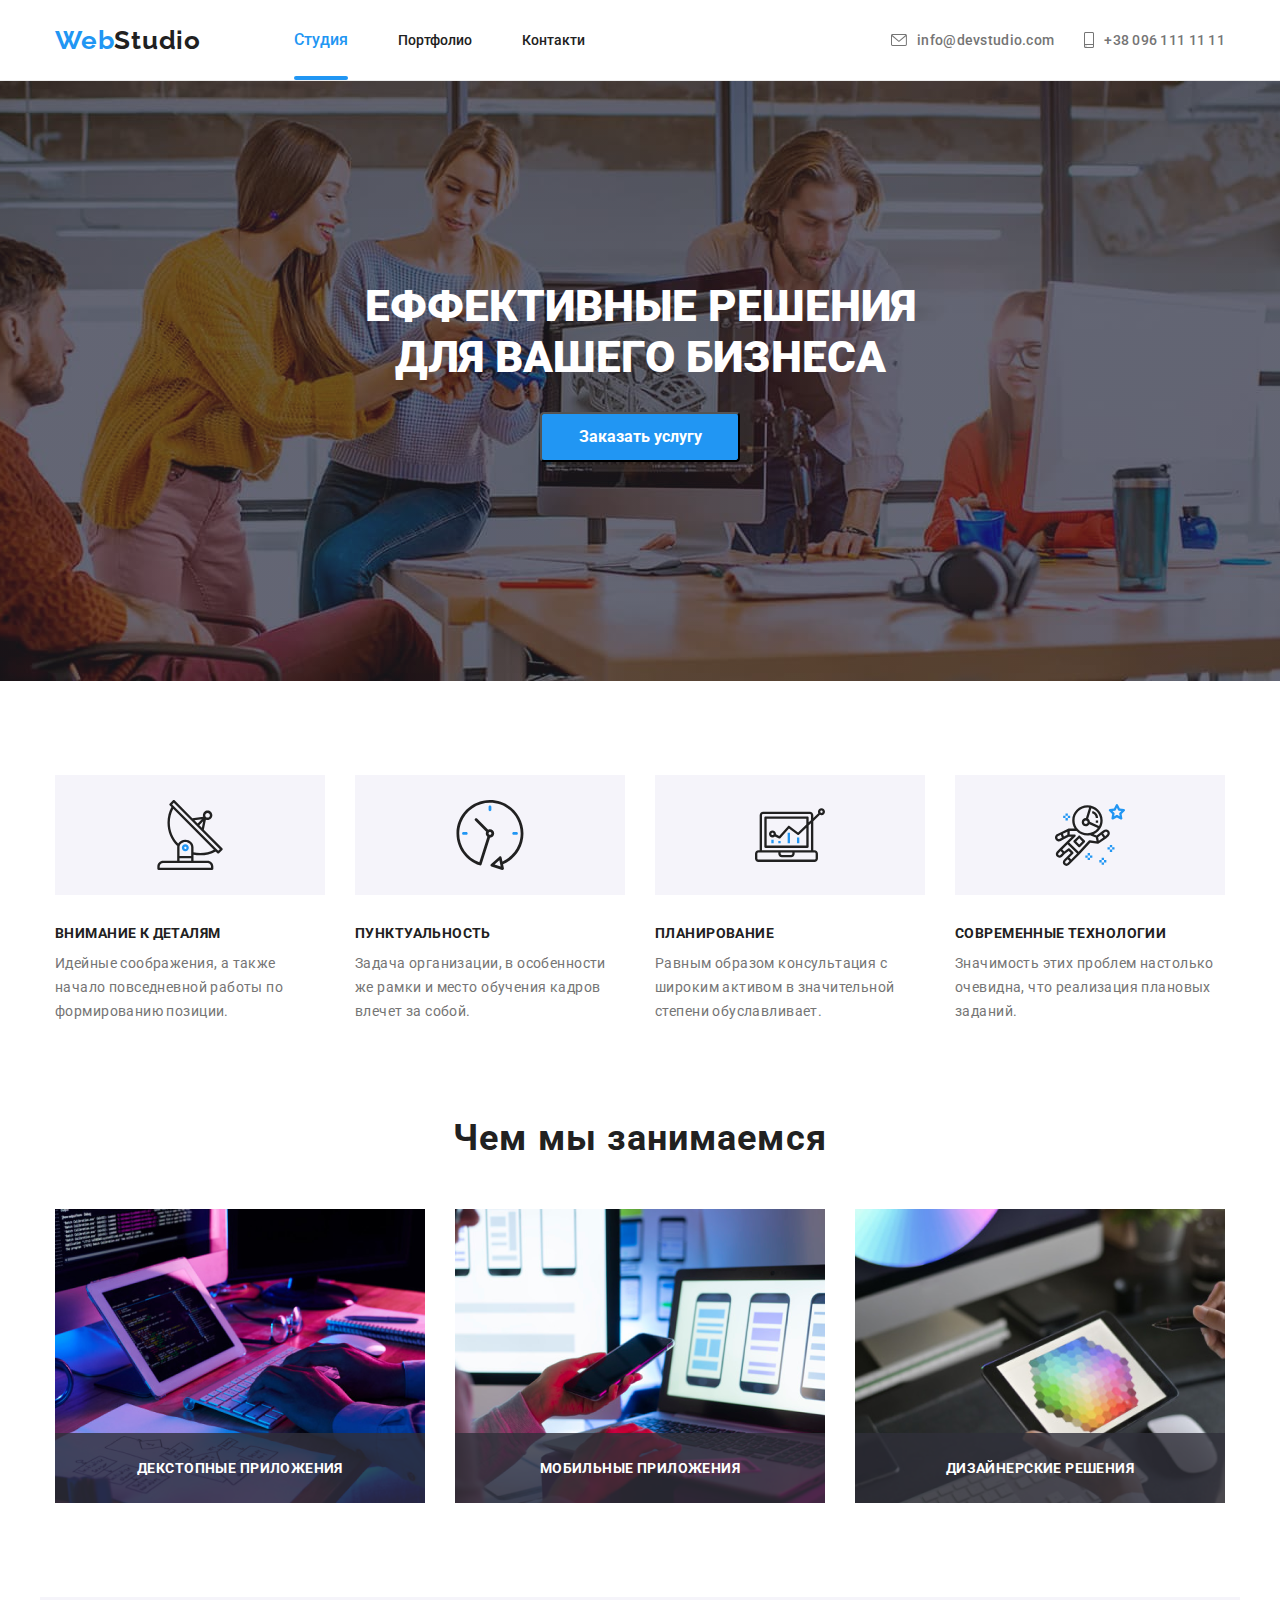
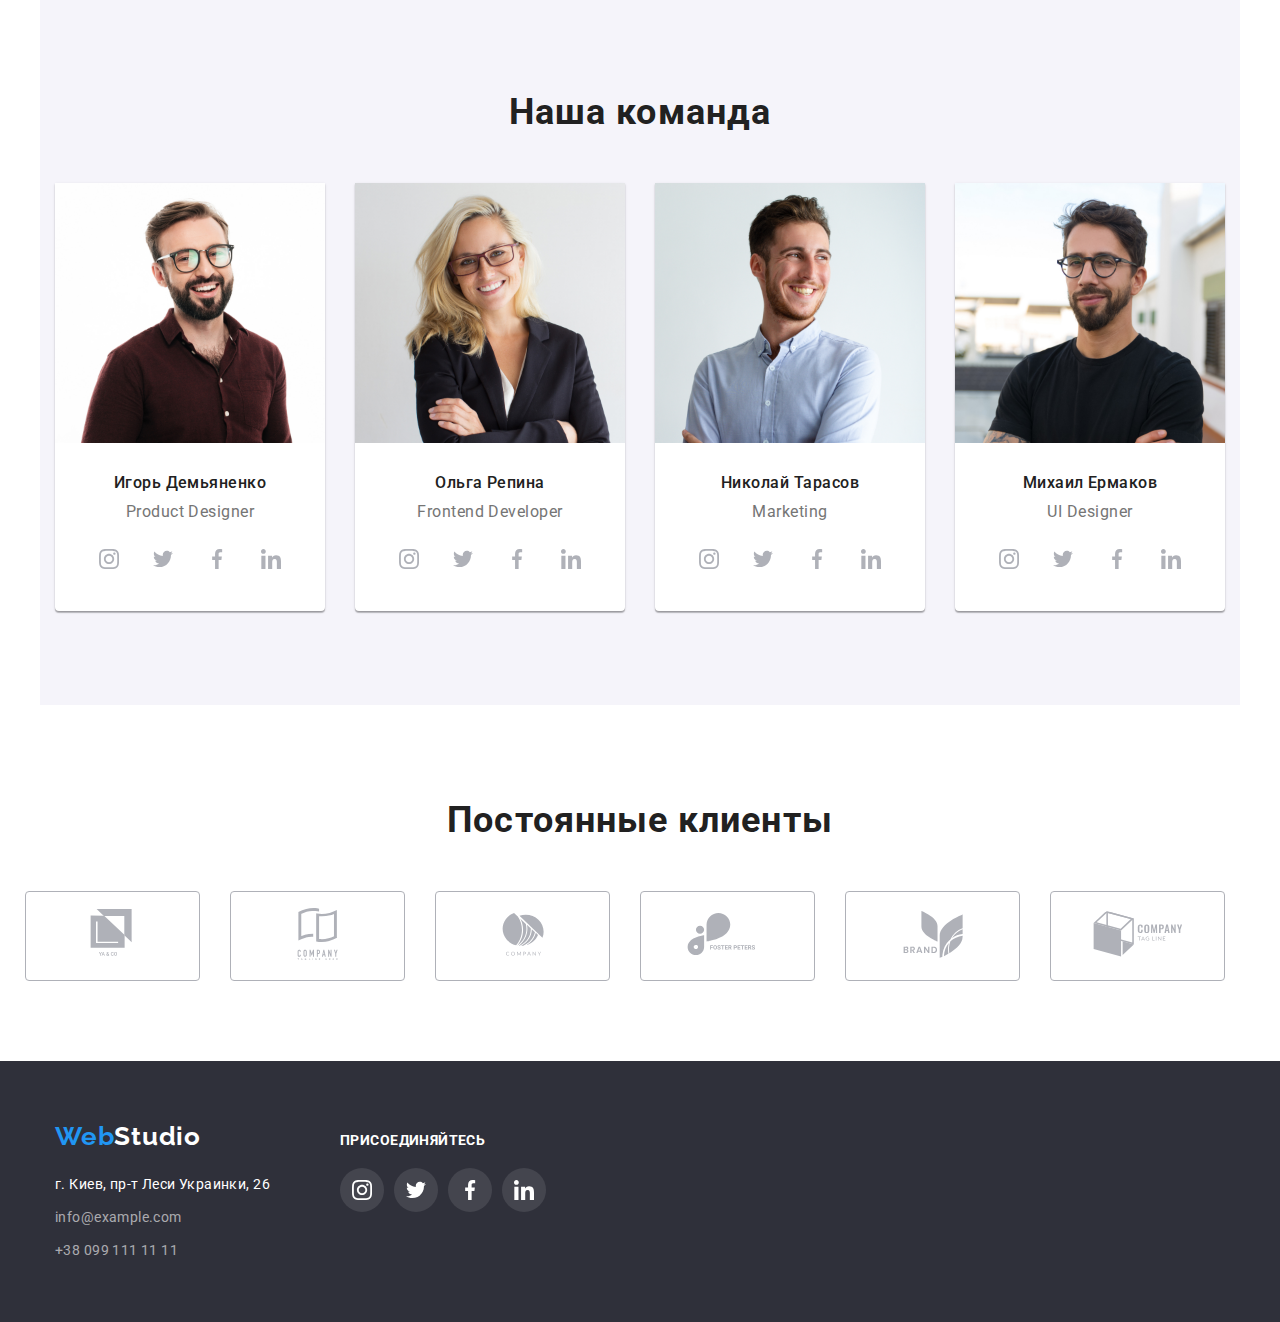
==== index.html @ abeb16d6 "клонирование" ====
<!DOCTYPE html>
<html lang="ru">

<head>
    <meta charset="UTF-8">
    <meta name="viewport" content="width=device-width, initial-scale=1.0">
    <title>WebStudio</title>
    <link
        href="https://fonts.googleapis.com/css2?family=Raleway:wght@700&family=Roboto:wght@400;500;700;900&display=swap"
        rel="stylesheet">
    <link rel="stylesheet" href="./css/normalize.css">
    <link rel="stylesheet" href="./css/style.css">

</head>

<body>

    <!-- Шапка-->
    <header class="header">
        <div class="container-header">
        <nav class="main-nav">
            <a class="logo">Web<span class="text">Studio</span></a>

            <ul class="social-links">
                <li class="item"><a href="" class="links">Студия</a></li>
                <li class="item"><a href="./portfolio.html" class="link">Портфолио</a></li>
                <li class="item"><a href="" class="link">Контакти</a></li>
            </ul>
        
               
        <ul class="social-links-info">
            <li class="item">
                <a href="mailto:info@example.com" class="contacts-mail" aria-label="envelope">
                <svg class="icon" width="16" height="12">
                    <use href="./images/iconssvg/symbol-defs.svg#icon-envelope-hover"></use>
                </svg>
                info@devstudio.com</a>
            </li>
            <li class="item">
                <a href="tel:+380961111111" class="contacts-tel" aria-label="smartphone">
                <svg class="icon" width="10" height="16">
                    <use href="./images/iconssvg/symbol-defs.svg#icon-smartphone"></use>
                </svg>
                +38 096 111 11 11</a>
            </li>
        </ul>
        </nav>
        </div>
    </header>

    <!--Преимущества-->
    <main>
        <section class="hero-overlay">
            <div class="conteiner-hero">
                <h1 class="name">ЕФФЕКТИВНЫЕ РЕШЕНИЯ <br />ДЛЯ ВАШЕГО БИЗНЕСА</h1>
                <button class="current" data-modal-open>Заказать услугу</button>
            </div>
    </section>
    
    <section>
        <div class="conteiner-feature">
        <ul class="card-set">

            <li class="item-set">
                <svg class="list-set" width="70" height="70">
                    <use href="./images/iconssvg/symbol-defs.svg#icon-antenna-1"></use>
                </svg>
                <h3 class="feature">Внимание к деталям</h3>
                <p class="feature-info">Идейные соображения, а также начало повседневной
                    работы по формированию позиции.
                </p>
            </li>

            <li class="item-set">
                <svg class="list-set" width="70" height="70">
                    <use href="./images/iconssvg/symbol-defs.svg#icon-clock"></use>
                </svg>
                <h3 class="feature">Пунктуальность</h3>
                <p class="feature-info">Задача организации,
                    в особенности же рамки и место обучения кадров влечет за собой.
                </p>
            </li>

            <li class="item-set">
                <svg class="list-set" width="70" height="70">
                    <use href="./images/iconssvg/symbol-defs.svg#icon-diagram"></use>
                </svg>
                <h3 class="feature">Планирование</h3>
                <p class="feature-info">Равным образом консультация
                    с широким активом в значительной степени обуславливает.
                </p>
            </li>

            <li class="item-set">
                <svg class="list-set" width="70" height="70">
                    <use href="./images/iconssvg/symbol-defs.svg#icon-astronaut"></use>
                </svg>
                <h3 class="feature">Современные технологии</h3>
                <p class="feature-info">Значимость этих проблем настолько очевидна,
                    что реализация плановых заданий.
                </p>
            </li>
        </ul>
        </div>
    </section>
    

        <!-- Примеры работ-->
        <section>
            <div class="conteiner-main">
            <h2 class="main">Чем мы занимаемся</h2>
            <ul class="card">

                <li class="images">
                    <p class="images-overlay">ДЕКСТОПНЫЕ ПРИЛОЖЕНИЯ</p>
                    <a href="">
                        <img src="./images/img.png" alt="кодирование программы" />
                    </a>
                </li>

                <li class="images">
                    <p class="images-overlay">МОБИЛЬНЫЕ ПРИЛОЖЕНИЯ</p>
                    <a href="">
                        <img src="./images/img(1).png" alt="сопряжение тефефона с ноутбуком" />
                    </a>                   
                </li>

                <li class="images">
                    <p class="images-overlay">ДИЗАЙНЕРСКИЕ РЕШЕНИЯ</p>
                    <a href="">
                        <img src="./images/img(2).png" alt="рисунок на планшете" />
                    </a>                    
                </li>
            </ul>
            </div>
        </section>

        <!-- Команда-->
        <section>
            <div class="conteiner-team">
            <h2 class="main-team">Наша команда</h2>
            <ul class="team-item">

                <li class="team-images">
                    
                        <div class="list-card">
                        <a href="">
                          <img src="./images/img(3).jpg" alt="мужчина в коричневой рубашке и очках" />
                        </a>
                        </div>

                        <div class="team-list">
                          <h3 class="team">Игорь Демьяненко</h3>
                          <p lang="en" class="team-card">Product Designer</p> 
                        
                    
                    <ul class="cocial-link">
                        <li class="cocial-list">
                            <a href="" class="cocial-item">
                                <svg class="icon-svg" width="20" height="20">
                                    <use href="./images/iconssvg/symbol-defs.svg#icon-instagram"></use>
                                </svg>
                            </a>
                        </li>

                        <li class="cocial-list">
                            <a href="" class="cocial-item">
                                <svg class="icon-svg" width="20" height="20">
                                    <use href="./images/iconssvg/symbol-defs.svg#icon-twitter"></use>
                                </svg>
                            </a>
                        </li>

                        <li class="cocial-list">
                            <a href="" class="cocial-item">
                                <svg class="icon-svg" width="20" height="20">
                                    <use href="./images/iconssvg/symbol-defs.svg#icon-facebook"></use>
                                </svg>
                            </a>
                        </li>

                        <li class="cocial-list">
                            <a href="" class="cocial-item">
                                <svg class="icon-svg" width="20" height="20">
                                    <use href="./images/iconssvg/symbol-defs.svg#icon-linkedin"></use>
                                </svg>
                            </a>
                        </li>
                    </ul>
                    </div>
                </li>
               

                <li class="team-images">
                   
                        <div class="list-card">
                        <a href="">
                          <img src="./images/img(4).jpg" alt="женщина в очках и черном пиджаке" />
                        </a>
                        </div>

                        <div class="team-list">
                          <h3 class="team">Ольга Репина</h3>
                          <p lang="en" class="team-card">Frontend Developer</p>  
                        
                    <ul class="cocial-link">
                        <li class="cocial-list">
                            <a href="" class="cocial-item">
                                <svg class="icon-svg" width="20" height="20">
                                    <use href="./images/iconssvg/symbol-defs.svg#icon-instagram"></use>
                                </svg>
                            </a>
                        </li>

                        <li class="cocial-list">
                            <a href="" class="cocial-item">
                                <svg class="icon-svg" width="20" height="20">
                                    <use href="./images/iconssvg/symbol-defs.svg#icon-twitter"></use>
                                </svg>
                            </a>
                        </li>

                        <li class="cocial-list">
                            <a href="" class="cocial-item">
                                <svg class="icon-svg" width="20" height="20">
                                    <use href="./images/iconssvg/symbol-defs.svg#icon-facebook"></use>
                                </svg>
                            </a>
                        </li>
                        
                        <li class="cocial-list">
                            <a href="" class="cocial-item">
                                <svg class="icon-svg" width="20" height="20">
                                    <use href="./images/iconssvg/symbol-defs.svg#icon-linkedin"></use>
                                </svg>
                            </a>
                        </li>
                    </ul>
                    </div>
                </li>

                <li class="team-images">
                    
                        <div class="list-card">
                        <a href="">
                          <img src="./images/img(5).jpg" alt="мужчина в голубой рубашке" />
                        </a>
                        </div>
                        
                        <div class="team-list">
                          <h3 class="team">Николай Тарасов</h3>
                          <p lang="en" class="team-card">Marketing</p> 
                                           
                    <ul class="cocial-link">
                        <li class="cocial-list">
                            <a href="" class="cocial-item">
                                <svg class="icon-svg" width="20" height="20">
                                    <use href="./images/iconssvg/symbol-defs.svg#icon-instagram"></use>
                                </svg>
                            </a>
                        </li>
                        
                        <li class="cocial-list">
                            <a href="" class="cocial-item">
                                <svg class="icon-svg" width="20" height="20">
                                    <use href="./images/iconssvg/symbol-defs.svg#icon-twitter"></use>
                                </svg>
                            </a>
                        </li>
                        
                        <li class="cocial-list">
                            <a href="" class="cocial-item">
                                <svg class="icon-svg" width="20" height="20">
                                    <use href="./images/iconssvg/symbol-defs.svg#icon-facebook"></use>
                                </svg>
                            </a>
                        </li>
                        
                        <li class="cocial-list">
                            <a href="" class="cocial-item">
                                <svg class="icon-svg" width="20" height="20">
                                    <use href="./images/iconssvg/symbol-defs.svg#icon-linkedin"></use>
                                </svg>
                            </a>
                        </li>
                    </ul>
                    </div>
                </li>
                
                <li class="team-images">
                   
                        <div class="list-card">
                        <a href="">
                          <img src="./images/img(6).jpg" alt="мужчина в черной футболке и очках" />
                        </a>
                        </div>

                        <div class="team-list">
                          <h3 class="team">Михаил Ермаков</h3>
                          <p lang="en" class="team-card">UI Designer</p>
                                              
                    <ul class="cocial-link">
                        <li class="cocial-list">
                            <a href="" class="cocial-item">
                                <svg class="icon-svg" width="20" height="20">
                                    <use href="./images/iconssvg/symbol-defs.svg#icon-instagram"></use>
                                </svg>
                            </a>
                        </li>
                        
                        <li class="cocial-list">
                            <a href="" class="cocial-item">
                                <svg class="icon-svg" width="20" height="20">
                                    <use href="./images/iconssvg/symbol-defs.svg#icon-twitter"></use>
                                </svg>
                            </a>
                        </li>
                        
                        <li class="cocial-list">
                            <a href="" class="cocial-item">
                                <svg class="icon-svg" width="20" height="20">
                                    <use href="./images/iconssvg/symbol-defs.svg#icon-facebook"></use>
                                </svg>
                            </a>
                        </li>
                        
                        <li class="cocial-list">
                            <a href="" class="cocial-item">
                                <svg class="icon-svg" width="20" height="20">
                                    <use href="./images/iconssvg/symbol-defs.svg#icon-linkedin"></use>
                                </svg>
                            </a>
                        </li>
                    </ul>
                    </div>
                </li>
            </ul>
            </div>
        </section>

        <!-- Клиенты -->
        <section>
            <div class="conteiner-client">
            <h2 class="client">Постоянные клиенты</h2>

            <ul class="list-client">
                <li class="clients-logo">
                    <a class="list-logo" href="">
                    <svg class="clients-svg" width="170" height="90">
                        <use href="./images/iconssvg/symbol-defs.svg#icon-logo-1"></use>
                    </svg>
                    </a>
                </li>

                <li class="clients-logo">
                    <a class="list-logo" href="">
                    <svg class="clients-svg" width="170" height="90">
                        <use href="./images/iconssvg/symbol-defs.svg#icon-logo-2"></use>
                    </svg>
                    </a>
                </li>

                <li class="clients-logo">
                    <a class="list-logo" href="">
                    <svg class="clients-svg" width="170" height="90">
                        <use href="./images/iconssvg/symbol-defs.svg#icon-logo-3"></use>
                    </svg>
                    </a>
                </li>

                <li class="clients-logo">
                    <a class="list-logo" href="">
                    <svg class="clients-svg" width="170" height="90">
                        <use href="./images/iconssvg/symbol-defs.svg#icon-logo-4"></use>
                    </svg>
                    </a>
                </li>

                <li class="clients-logo">
                    <a class="list-logo" href="">
                    <svg class="clients-svg" width="170" height="90">
                        <use href="./images/iconssvg/symbol-defs.svg#icon-logo-5"></use>
                    </svg>
                    </a>
                </li>

                <li class="clients-logo">
                    <a class="list-logo" href="">
                    <svg class="clients-svg" width="170" height="90">
                        <use href="./images/iconssvg/symbol-defs.svg#icon-logo-6"></use>
                    </svg>
                    </a>
                </li>
            </ul>
            </div>

        </section>
    </main>

    <!-- Подвал-->
    <footer class="footer">
        <div class="conteiner-info">
        <div class="conteiner-footer">
            <a class="logo-footer">Web<span class="span">Studio</span></a>
        
            <address class="address-link">
            
                <p class="link-info address">г. Киев, пр-т Леси Украинки, 26</p>
            
                <p class="link-info">
                    <a href="mailto:info@example.com" class="info">info@example.com</a>
                </p>
            
                <p class="link-info">
                    <a href="tel:+380991111111" class="info">+38 099 111 11 11</a>
                </p>
            </address>
        </div>

            <div class="cocial-icons">
                <h3 class="info-text">ПРИСОЕДИНЯЙТЕСЬ</h3>
            
                <ul class="list-info">
                    <li class="icon-list">
                        <a class="cocial-info" href="">
                            <svg class="icons-svg" width="20" height="20">
                                <use href="./images/iconssvg/symbol-defs.svg#icon-instagram"></use>
                            </svg>
                        </a>
                    </li>
            
                    <li class="icon-list">
                        <a class="cocial-info" href="">
                            <svg class="icons-svg" width="20" height="20">
                                <use href="./images/iconssvg/symbol-defs.svg#icon-twitter"></use>
                            </svg>
                        </a>
                    </li>
            
                    <li class="icon-list">
                        <a class="cocial-info" href="">
                            <svg class="icons-svg" width="20" height="20">
                                <use href="./images/iconssvg/symbol-defs.svg#icon-facebook"></use>
                            </svg>
                        </a>
                    </li>
            
                    <li class="icon-list">
                        <a class="cocial-info" href="">
                            <svg class="icons-svg" width="20" height="20">
                                <use href="./images/iconssvg/symbol-defs.svg#icon-linkedin"></use>
                            </svg>
                        </a>
                    </li>
                </ul>
            </div>   
            </div>
    </footer>

<div class="backdrop is-hidden" data-modal>
    <div class="modal">
        <button class="data-modal-close" data-modal-close>
            <svg width="18" height="18">
                <use href="./images/iconssvg/symbol-defs.svg#icon-close-black-18dp-2-1"></use>
            </svg>
        </button>
    </div>
</div>

<script src="./js/modal.js"></script>
</body>

</html>
---- css/style.css ----
:root {
  --white-text: rgba(255, 255, 255, 1);
  --blue-text: rgba(33, 150, 243, 1);
  --black-text: rgba(33, 33, 33, 1);
  --pepel-text: rgba(117, 117, 117, 1);
  --background-section-one: rgba(47, 48, 58, 1);
  --background-section-four: rgba(245, 244, 250, 1);
  --footer-adress: rgba(255, 255, 255, 0.6);
  --white-list: rgba(255, 255, 255, 1);

  --border: rgba(236, 236, 236, 1);
  --border-card: rgba(238, 238, 238, 0.8);
  --header-backgraund: rgba(255, 255, 255, 0.1);

  /* icon */

  --icon-cocial: rgba(175, 177, 184, 1);
  --icon-background: rgba(245, 244, 250, 1);

  --overlay: rgba(0, 0, 0, 0.2);
  --label: rgba(47, 48, 58, 0.8);
  --linear-gradient: rgba(47, 48, 58, 0.4);
  --hover-overlay: rgba(33, 150, 243, 0.9);
  --time: 250ms;
  --cubic: cubic-bezier(0.4, 0, 0.2, 1);
}

body {
  color: var(--black-text);
  font-family: Roboto, sans-serif;
}

h1,
h2,
h3,
h4,
h5,
h6,
p {
  margin: 0;
}

img {
  display: block;
  width: 100%;
  height: 100%;
}

/* header */

.header {
  border-bottom: 1px solid var(--border);
}

.container-header {
  width: 1200px;
  padding-left: 15px;
  padding-right: 15px;
  margin-left: auto;
  margin-right: auto;
  align-items: center;
}

.main-nav {
  display: flex;
  align-items: center;
  margin-bottom: 0;
}

.social-links {
  display: flex;
  margin: 0;
  padding-left: 93px;
}

.social-links .links::after,
.social-links .link-current::after {
  content: '';
  display: flex;
  width: 100%;
  height: 4px;
  position: absolute;
  bottom: 0;
  left: 0;
  border-radius: 2px;
  background-color: var(--blue-text);
  transform: translateY(1px);
  transition: fill var(--time) var(--cubic);
}

.social-links > .item:not(:last-child) {
  margin-right: 50px;
}

.logo {
  color: var(--blue-text);
  font-family: Raleway, sans-serif;
  font-weight: 700;
  font-size: 26px;
  line-height: 31px;
  letter-spacing: 0.03em;

  padding-top: 25px;
  padding-bottom: 24px;
}

.text {
  font-family: Raleway, sans-serif;
  color: var(--black-text);
  letter-spacing: 0.03em;
}

.social-links .link {
  color: var(--black-text);
  font-style: normal;
  font-weight: 500;
  font-size: 14px;
  cursor: pointer;
  transition-property: color;
  transition-duration: var(--time);
  transition-timing-function: var(--cubic);
}

.social-links .link:hover,
.social-links .link:focus {
  color: var(--blue-text);
  background: var(--white-text);
  text-decoration: none;
  transform: translateY(1px);
}

.social-links .current {
  color: var(--blue-text);
}

.links,
.link {
  font-style: normal;
  font-weight: 500;
  cursor: pointer;
  color: var(--blue-text);
  padding-bottom: 30px;
  position: relative;
  transition: fill var(--time) var(--cubic);
}

.link-current {
  font-style: normal;
  font-weight: 500;
  cursor: pointer;
  color: var(--blue-text);
  position: relative;
  padding-bottom: 31px;
}

.social-links-info {
  display: flex;
  margin-left: auto;
}

.item .icon {
  margin-right: 10px;
  align-items: center;
  fill: var(--pepel-text);
  transition-property: fill;
  transition-duration: var(--time);
  transition-timing-function: var(--cubic);
}

.social-links-info > .item:not(:last-child) {
  margin-right: 30px;
}

.icon:focus {
  fill: var(--blue-text);
}

.contacts-mail {
  display: flex;
  align-items: center;
  font-style: normal;
  font-weight: 500;
  font-size: 14px;
  line-height: 16px;
  letter-spacing: 0.02em;
  color: var(--pepel-text);
  cursor: pointer;
}

.contacts-tel {
  display: flex;
  align-items: center;
  font-style: normal;
  font-weight: 500;
  font-size: 14px;
  line-height: 16px;
  letter-spacing: 0.02em;
  color: var(--pepel-text);
}

.item .contacts-mail:focus,
.item .contacts-tel:focus {
  color: var(--blue-text);
}

.item .contacts-mail,
.item .contacts-tel {
  transition-property: color;
  transition-duration: var(--time);
  transition-timing-function: var(--cubic);
}

.social-links-info .contacts-mail:focus .icon,
.social-links-info .contacts-tel:focus .icon {
  fill: var(--blue-text);
}

.social-links-info .item:hover .contacts-mail,
.social-links-info .item:focus .contacts-mail,
.social-links-info .item:hover .contacts-tel,
.social-links-info .item:focus .contacts-tel {
  color: var(--blue-text);
}

.social-links-info .item:hover .icon,
.social-links-info .item:focus .icon {
  fill: var(--blue-text);
}

/* hero */

.hero-overlay {
  max-width: 1600px;
  height: 600px;
  margin-left: auto;
  margin-right: auto;
  background-image: linear-gradient(
      to right,
      rgba(47, 48, 58, 0.4),
      rgba(47, 48, 58, 0.4)
    ),
    url(../images/header.jpg);
  background-repeat: no-repeat;
  background-size: auto;
  background-position: center;
}

.backdrop {
  position: fixed;
  top: 0;
  left: 0;
  width: 100%;
  height: 100%;
  background-color: var(--overlay);
  opacity: 1;
  transition: opacity 250ms cubic-bezier(0.4, 0, 0.2, 1);
}

.backdrop.is-hidden {
  opacity: 0;
  pointer-events: none;
}

.backdrop.is-hidden .modal {
  transform: scale(1.1) translate(-50%, -50%);
}

.modal {
  position: absolute;
  top: 50%;
  left: 50%;

  width: 528px;
  height: 581px;
  padding: 8px;
  background-color: var(--white-list);
  transform: scale(1) translate(-50%, -50%);
  transition: transform 250ms cubic-bezier(0.4, 0, 0.2, 1);
  box-shadow: 0px 1px 3px rgba(0, 0, 0, 0.12), 0px 1px 1px rgba(0, 0, 0, 0.14),
    0px 2px 1px rgba(0, 0, 0, 0.2);
  border-radius: 4px;
}

.data-modal-close {
  position: absolute;
  display: flex;
  justify-content: center;
  align-items: center;
  right: 8px;
  bottom: 93%;
  width: 30px;
  height: 30px;
  border-radius: 50%;
  border: 1px solid rgba(0, 0, 0, 0.1);
  box-sizing: border-box;
}

.hero {
  background: var(--background-section-one);

  padding-left: 15px;
  padding-right: 15px;
  margin-left: auto;
  margin-right: auto;
  align-items: center;
}

.conteiner-hero {
  text-align: center;
  padding-top: 200px;
  padding-bottom: 200px;
  width: 1200px;
  margin: 0 auto;
}

.name {
  font-style: normal;
  font-weight: 900;
  font-size: 44px;
  color: var(--white-text);

  margin-bottom: 30px;
}

.current {
  font-style: normal;
  font-weight: bold;
  font-size: 16px;
  color: var(--white-text);
  background: var(--blue-text);

  display: flex;
  justify-content: center;
  align-items: center;
  height: 50px;
  width: 200px;
  padding-top: 10px;
  padding-bottom: 10px;
  margin-left: auto;
  margin-right: auto;
  border-radius: 4px;
}

/* критерии */

.feature {
  font-style: normal;
  font-weight: bold;
  font-size: 14px;
  line-height: 16px;
  letter-spacing: 0.03em;
  text-transform: uppercase;
  color: var(--black-text);
}

.conteiner-feature {
  width: 1200px;
  padding-left: 15px;
  padding-right: 15px;
  padding-top: 94px;
  margin-left: auto;
  margin-right: auto;
}

.card-set {
  display: flex;
  flex-wrap: wrap;
  margin-top: 0;
  margin-bottom: 0;
  padding-left: 0;
  margin-right: -30px;
}

.item-set {
  flex-basis: calc(100% / 4 - 30px);
  margin-right: 30px;
}

.item-set h3 {
  margin-top: 0;
  margin-bottom: 10px;
  font-size: 14px;
}

.item-set p {
  width: 270px;
}

.feature-info {
  font-style: normal;
  font-weight: normal;
  font-size: 14px;
  line-height: 24px;
  letter-spacing: 0.03em;
  color: var(--pepel-text);
}

.list-set {
  display: flex;
  width: 270px;
  height: 120px;
  background-color: var(--icon-background);
  padding: 25px 100px;
  margin-bottom: 30px;
}

/* main */

.main {
  font-style: normal;
  font-weight: bold;
  font-size: 36px;
  line-height: 42px;
  letter-spacing: 0.03em;
  color: var(--black-text);

  text-align: center;
}

.conteiner-main {
  width: 1200px;
  padding-left: 15px;
  padding-right: 15px;
  padding-top: 94px;
  padding-bottom: 94px;
  margin-left: auto;
  margin-right: auto;
}

.card {
  display: flex;
  flex-wrap: wrap;
  margin-top: 0;
  margin-bottom: 0;
  padding-left: 0;
  padding-top: 50px;
  margin-right: -30px;
}

.images {
  flex-basis: calc(100% / 3 - 30px);
  margin-right: 30px;

  position: relative;
}

.images .images-overlay {
  position: absolute;
  width: 100%;
  height: auto;
  bottom: 0;
  padding-top: 27px;
  padding-bottom: 27px;
  font-style: normal;
  font-weight: bold;
  font-size: 14px;
  line-height: 16px;
  text-align: center;
  letter-spacing: 0.03em;
  text-transform: uppercase;
  color: var(--white-text);
  background-color: var(--label);
}

/* команда */

.conteiner-team {
  width: 1200px;
  padding-left: 15px;
  padding-right: 15px;
  padding-top: 94px;
  padding-bottom: 94px;
  margin-left: auto;
  margin-right: auto;
  background: var(--background-section-four);
}

.main-team {
  font-style: normal;
  font-weight: bold;
  font-size: 36px;
  line-height: 42px;
  letter-spacing: 0.03em;
  color: var(--black-text);
  text-align: center;
  margin-bottom: 50px;
}

.team-item {
  display: flex;
  flex-wrap: wrap;
  padding-left: 0;
  margin-right: -30px;
  margin-top: 0;
  margin-bottom: 0;
}

.team-images {
  background: var(--white-list);
  margin-right: 30px;
  flex-basis: calc(100% / 4 - 30px);
  border-radius: 0px 0px 4px 4px;
  box-shadow: 0px 1px 3px rgba(0, 0, 0, 0.12), 0px 1px 1px rgba(0, 0, 0, 0.14),
    0px 2px 1px rgba(0, 0, 0, 0.2);
}

.team-list {
  text-align: center;
  padding: 30px 32px;
}

.team {
  font-style: normal;
  font-weight: 500;
  font-size: 16px;
  line-height: 19px;
  letter-spacing: 0.03em;
  color: var(--black-text);
  margin-bottom: 10px;
}

.team-card {
  font-style: normal;
  font-weight: normal;
  font-size: 16px;
  line-height: 19px;
  letter-spacing: 0.03em;
  color: var(--pepel-text);
  margin-bottom: 16px;
}

.cocial-link {
  display: flex;
}

.cocial-list {
  margin-right: 10px;
  border-radius: 50%;
}

.cocial-list:last-child {
  margin-right: 0;
}

.cocial-item {
  display: flex;
  width: 44px;
  height: 44px;
  align-items: center;
  justify-content: center;
  transition-property: background-color;
  transition-duration: var(--time);
  transition-timing-function: var(--cubic);
}

.cocial-item:last-child {
  margin-right: 0;
  padding: 12px;
}

.icon-svg {
  fill: var(--icon-cocial);
  transition-property: fill;
  transition-duration: var(--time);
  transition-timing-function: var(--cubic);
}

.cocial-item:focus {
  background-color: var(--blue-text);
}

.cocial-link .cocial-list:hover .icon-svg,
.cocial-link .cocial-list:focus .icon-svg {
  fill: var(--white-text);
  transition: opacity 1s, height 1s;
}

.cocial-link .cocial-list:hover,
.cocial-link .cocial-list:focus {
  background-color: var(--blue-text);
}

/* Постоянные клиенты */

.conteiner-client {
  width: 1200px;
  padding-left: 15px;
  padding-right: 15px;
  padding-top: 94px;
  padding-bottom: 80px;
  margin-left: auto;
  margin-right: auto;
}

.client {
  font-style: normal;
  font-weight: bold;
  font-size: 36px;
  line-height: 42px;
  text-align: center;
  letter-spacing: 0.03em;
  margin-bottom: 50px;
}

.list-client {
  display: flex;
  justify-content: space-between;
  margin-left: -30px;
  margin-right: -30px;
  margin-top: 0;
  margin-bottom: 0;
}

.list-client .clients-logo {
  display: flex;
  justify-content: center;
  align-items: center;
  width: 170px;
  height: 90px;
  color: var(--icon-cocial);
  border-radius: 4px;
  border: 1px solid var(--icon-cocial);
  margin-right: 30px;
  flex-basis: calc(100% / 6 - 30px);
  cursor: pointer;
}

.clients-logo .list-logo {
  transition-property: border;
  transition-duration: var(--time);
  transition-timing-function: var(--cubic);
}

.clients-svg {
  fill: var(--icon-cocial);
  transition-property: fill;
  transition-duration: var(--time);
  transition-timing-function: var(--cubic);
}

.clients-logo .list-logo:hover,
.clients-logo .list-logo:focus {
  border-radius: 4px;
  border: 1px solid var(--blue-text);
  height: 90px;
  width: 480px;
}

.clients-logo .list-logo:hover .clients-svg,
.clients-logo .list-logo:focus .clients-svg {
  fill: var(--blue-text);
}

/* address */

.footer {
  background: var(--background-section-one);
}

.conteiner-info {
  display: flex;
  align-items: baseline;
  margin: auto;
  max-width: 1200px;
  padding: 60px 15px;
}

.cocial-icons {
  margin-left: 70px;
}

.logo-footer {
  color: var(--blue-text);
  font-family: Raleway, sans-serif;
  font-weight: 700;
  font-size: 26px;
  line-height: 31px;
  letter-spacing: 0.03em;
}

.span {
  font-family: Raleway, sans-serif;
  font-style: normal;
  font-weight: bold;
  font-size: 26px;
  line-height: 31px;
  letter-spacing: 0.03em;
  color: var(--white-text);
}

.info {
  background: var(--background-section-one);
  color: var(--footer-adress);
  font-style: normal;
  font-weight: normal;
  font-size: 14px;
  line-height: 24px;
  letter-spacing: 0.03em;
}

.address-link {
  margin-top: 20px;
}

.address-link > .link-info:not(:last-child) {
  margin-bottom: 9px;
}

.address {
  font-style: normal;
  font-weight: normal;
  font-size: 14px;
  line-height: 24px;
  letter-spacing: 0.03em;
  color: var(--white-text);
}

.info-text {
  font-style: normal;
  font-weight: bold;
  font-size: 14px;
  line-height: 16px;
  letter-spacing: 0.03em;
  text-transform: uppercase;
  color: var(--white-text);
}

.list-info {
  display: flex;
  margin-top: 20px;
  padding: 0;
  cursor: pointer;
  fill: currentColor;
}

.list-info:focus .icons-svg {
  color: var(--blue-text);
}

.list-info > .icon-list:not(:last-child) {
  margin-right: 10px;
}

.icon-list {
  padding: 12px;
  margin-right: 10px;
  border-radius: 50%;
  background-color: var(--header-backgraund);
  cursor: pointer;
}

.icons-svg {
  display: flex;
  align-items: center;
  justify-content: center;
  fill: var(--white-text);
  transition-property: fill;
  transition-duration: var(--time);
  transition-timing-function: var(--cubic);
}

.list-info > .cocial-info:hover,
.list-info > .cocial-info:focus {
  background-color: var(--blue-text);
}

.list-info > .icon-list:hover,
.list-info > .icon-list:focus {
  background-color: var(--blue-text);
}

/* .list-info .cocial-info:focus .icons-svg,
.list-info .cocial-info:hover .icons-svg {
  fill: var(--blue-text);
}

.list-info .icon-list:hover,
.list-info .icon-list:focus {
  fill: var(--blue-text);
} */

.cocial-info:focus {
  fill: var(--blue-text);
}

.cocial-info {
  transition-property: backgraund-color;
  transition-duration: var(--time);
  transition-timing-function: var(--cubic);
}

/* portfolio */

.none {
  display: none;
}

.portfolio {
  padding-top: 92px;
  padding-bottom: 92px;
}

.conteiner-portfolio {
  max-width: 1200px;
  padding-left: 15px;
  padding-right: 15px;
  margin-left: auto;
  margin-right: auto;
}

.list-button {
  display: flex;
  margin-bottom: 50px;
  justify-content: center;
}

.list-button > .section-button:not(:last-child) {
  margin-right: 8px;
}

.list-button .section-btn {
  display: inline-block;
  border: 1px solid transparent;
  border-radius: 4px;
  padding: 11px 22px;
}

.section-button {
  font-style: normal;
  font-weight: 500;
  font-size: 16px;
  line-height: 26px;
  letter-spacing: 0.03em;
  background: var(--background-section-four);
  color: var(--black-text);
  border-radius: 4px;
  transition-property: color, background-color, box-shadow;
  transition-duration: var(--time);
  transition-timing-function: var(--cubic);
}

.section-button .section-btn:hover,
.section-button .section-btn:focus {
  color: var(--white-text);
  background: var(--blue-text);
  cursor: pointer;
  box-shadow: 0px 3px 1px rgba(0, 0, 0, 0.1), 0px 1px 2px rgba(0, 0, 0, 0.08),
    0px 2px 2px rgba(0, 0, 0, 0.12);
  transition-property: color, background-color, box-shadow;
  transition-duration: var(--time);
  transition-timing-function: var(--cubic);
}

.list-list:focus .section-button {
  background-color: var(--blue-text);
}

.section-btn {
  font-style: normal;
  font-weight: 500;
  font-size: 16px;
  line-height: 26px;
}

/* portfolio-card */

.list-portfolio {
  display: flex;
  flex-wrap: wrap;
  margin-left: -30px;
  margin-top: -30px;
  margin-bottom: 0;
  padding: 0;
}

.list-portfolio > .card-portfolio {
  border: 1px solid var(--border-card);

  margin-left: 30px;
  margin-top: 30px;
  flex-basis: calc(100% / 3 - 30px);

  transition-property: box-shadow;
  transition-duration: var(--time);
  transition-timing-function: var(--cubic);
}

.card-item {
  padding: 20px 24px;
}

.portfolio-info {
  font-style: normal;
  font-weight: bold;
  font-size: 18px;
  line-height: 36px;
  letter-spacing: 0.06em;
  color: var(--black-text);
  background: var(--white-list);
}

.portfolio-finger {
  font-style: normal;
  font-weight: normal;
  font-size: 16px;
  line-height: 30px;
  letter-spacing: 0.03em;
  color: var(--pepel-text);
  background: var(--white-list);

  margin-top: 4px;
}

.card-portfolio:hover,
.card-portfolio:focus {
  box-shadow: 0px 1px 1px rgba(0, 0, 0, 0.12), 0px 4px 4px rgba(0, 0, 0, 0.06),
    1px 4px 6px rgba(0, 0, 0, 0.16);
  transform: translate(0);
}

.card-list {
  position: relative;
  width: 368px;
  height: 294px;
  margin-left: auto;
  margin-right: auto;
  background-color: var(--hover-overlay);
  overflow: hidden;
}

.art-card:hover .portfolio-overlay,
.art-card:focus .portfolio-overlay {
  transform: translateY(0);
  opacity: 1;
}

.portfolio-overlay {
  position: absolute;
  top: 0;
  left: 0;
  width: 100%;
  height: 100%;
  background-color: var(--hover-overlay);
  opacity: 0;
  transform: translateY(100%);
  transition: transform 250ms cubic-bezier(0.4, 0, 0.2, 1);
}

.text-overlay {
  font-style: normal;
  font-weight: normal;
  font-size: 18px;
  line-height: 28px;
  letter-spacing: 0.03em;
  color: var(--white-text);
  padding: 63px 24px;
}
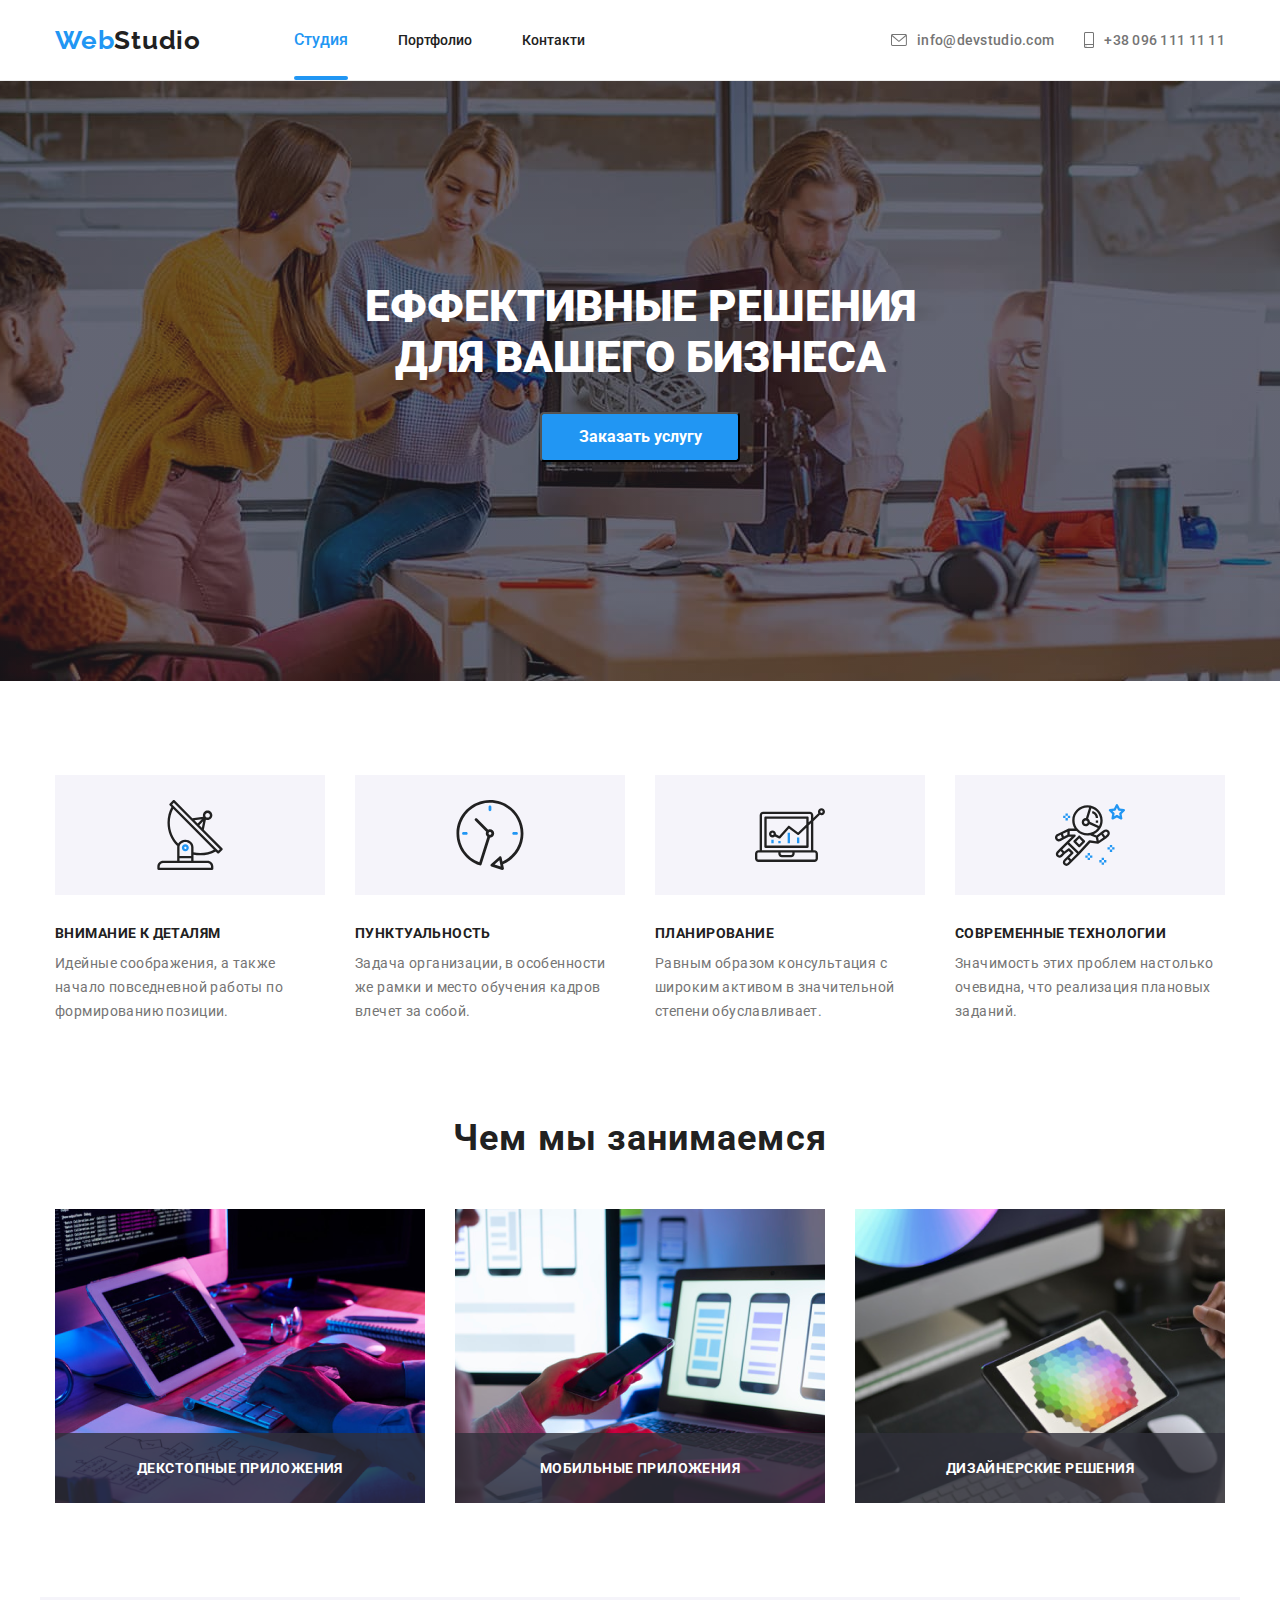
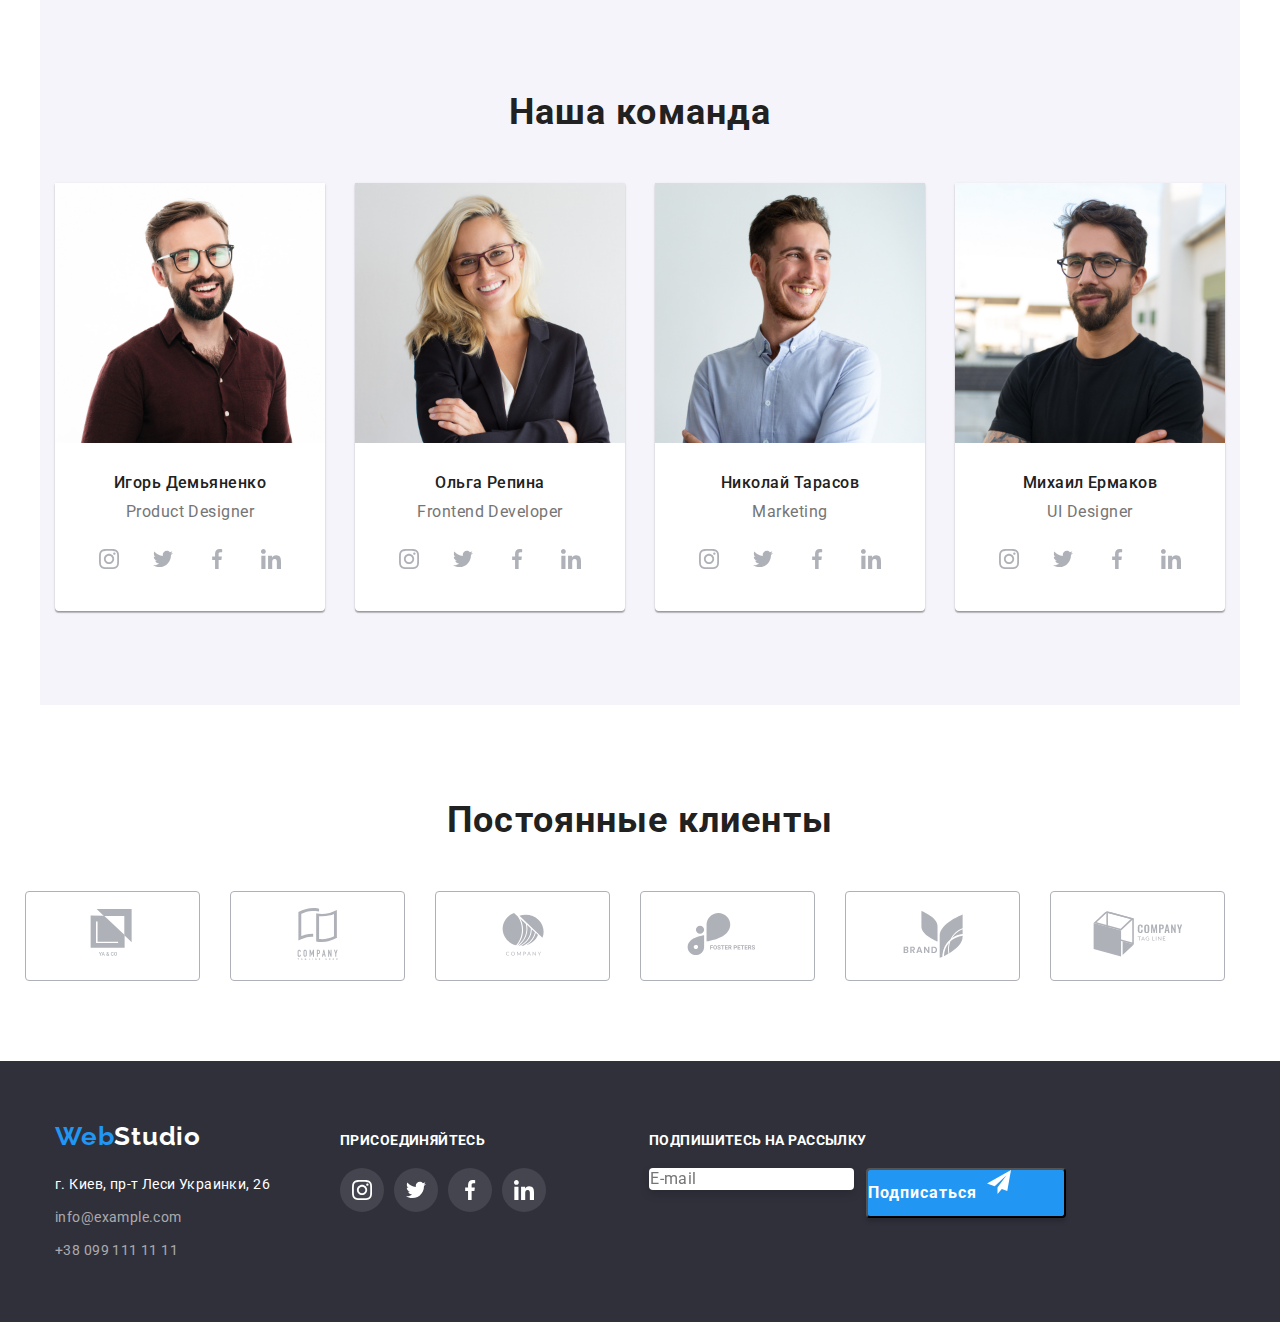
==== commit f9564541: "выполнение дз" ====
--- a/index.html
+++ b/index.html
@@ -453,7 +453,22 @@
                         </a>
                     </li>
                 </ul>
-            </div>   
+            </div>  
+            
+            <form>
+                <p class="text-info">ПОДПИШИТЕСЬ НА РАССЫЛКУ</p>
+                <div class="form">
+                <label>
+                    <input class="email" name="email" type="text" placeholder="E-mail" />
+                </label>
+                <button class="button" type="submit">
+                    <span class="text-foot">Подписаться</span>
+                    <svg class="telega" width="24" height="24">
+                        <use href="./images/iconssvg/symbol-defs.svg#icon-icon-send-1"></use>
+                    </svg>
+                </button>
+                </div>
+            </form>
             </div>
     </footer>
 
--- a/css/style.css
+++ b/css/style.css
@@ -11,6 +11,7 @@
   --border: rgba(236, 236, 236, 1);
   --border-card: rgba(238, 238, 238, 0.8);
   --header-backgraund: rgba(255, 255, 255, 0.1);
+  --backgraund-border: rgba(255, 255, 255, 0.3);
 
   /* icon */
 
@@ -789,6 +790,71 @@
   transition-timing-function: var(--cubic);
 }
 
+.form {
+  display: flex;
+  margin-left: 93px;
+}
+
+.text-foot {
+  font-style: normal;
+  font-weight: bold;
+  font-size: 16px;
+  line-height: 30px;
+  display: flex;
+  align-items: center;
+  text-align: center;
+  letter-spacing: 0.06em;
+  color: var(--white-text);
+  margin-right: 10px;
+}
+
+.text-info {
+  font-style: normal;
+  font-weight: bold;
+  font-size: 14px;
+  line-height: 16px;
+  letter-spacing: 0.03em;
+  text-transform: uppercase;
+  color: var(--white-text);
+  margin-left: 93px;
+}
+
+.button {
+  display: flex;
+  width: 200px;
+  height: 50px;
+  margin-left: 12px;
+  background-color: var(--blue-text);
+  box-shadow: 0px 4px 4px rgba(0, 0, 0, 0.15);
+  border-radius: 4px;
+  margin-top: 20px;
+
+  transition-property: backgraund-color;
+  transition-duration: var(--time);
+  transition-timing-function: var(--cubic);
+}
+
+.email {
+  font-style: normal;
+  font-weight: normal;
+  font-size: 16px;
+  line-height: 20px;
+  display: flex;
+  align-items: center;
+  letter-spacing: 0.03em;
+
+  margin-top: 20px;
+  color: var(--footer-adress);
+  border: 1px solid var(--backgraund-border);
+  border-radius: 4px;
+  box-sizing: border-box;
+  filter: drop-shadow(0px 4px 4px rgba(0, 0, 0, 0.15));
+}
+
+.telega {
+  fill: var(--white-text);
+}
+
 /* portfolio */
 
 .none {
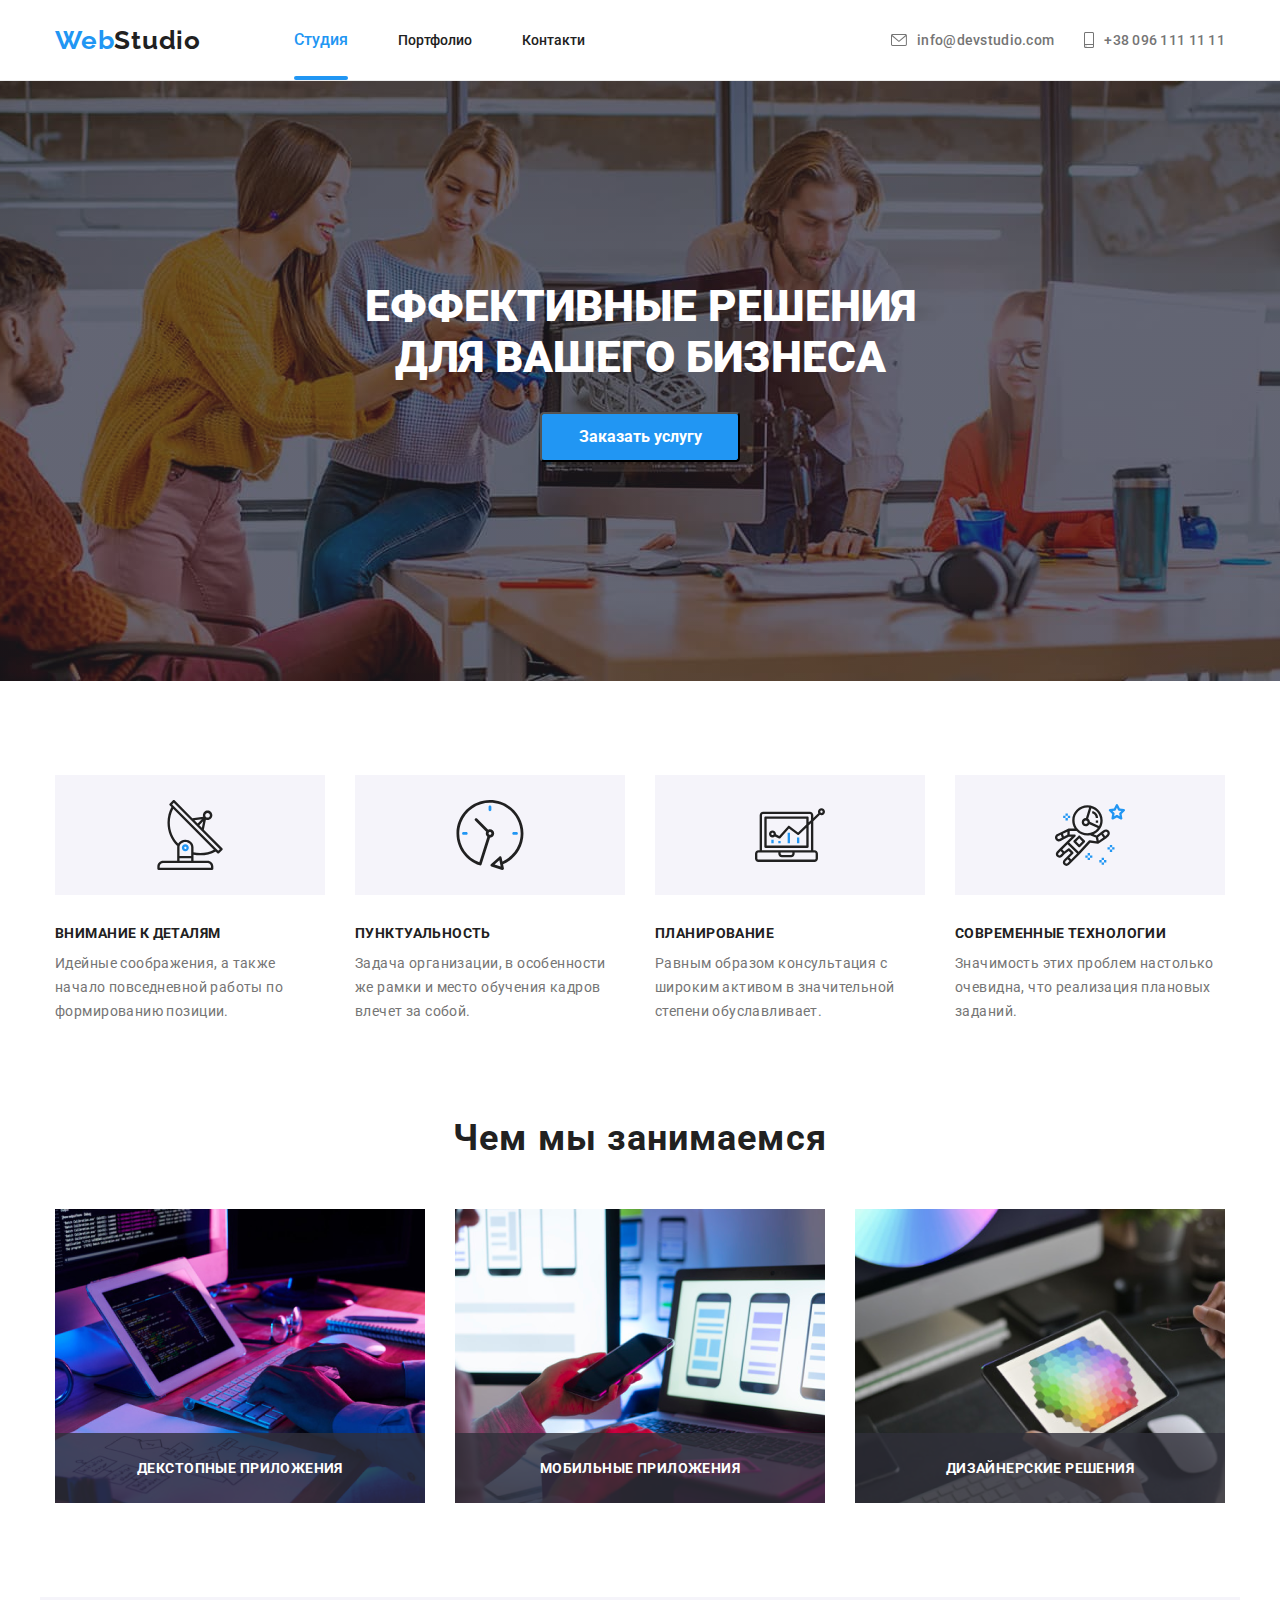
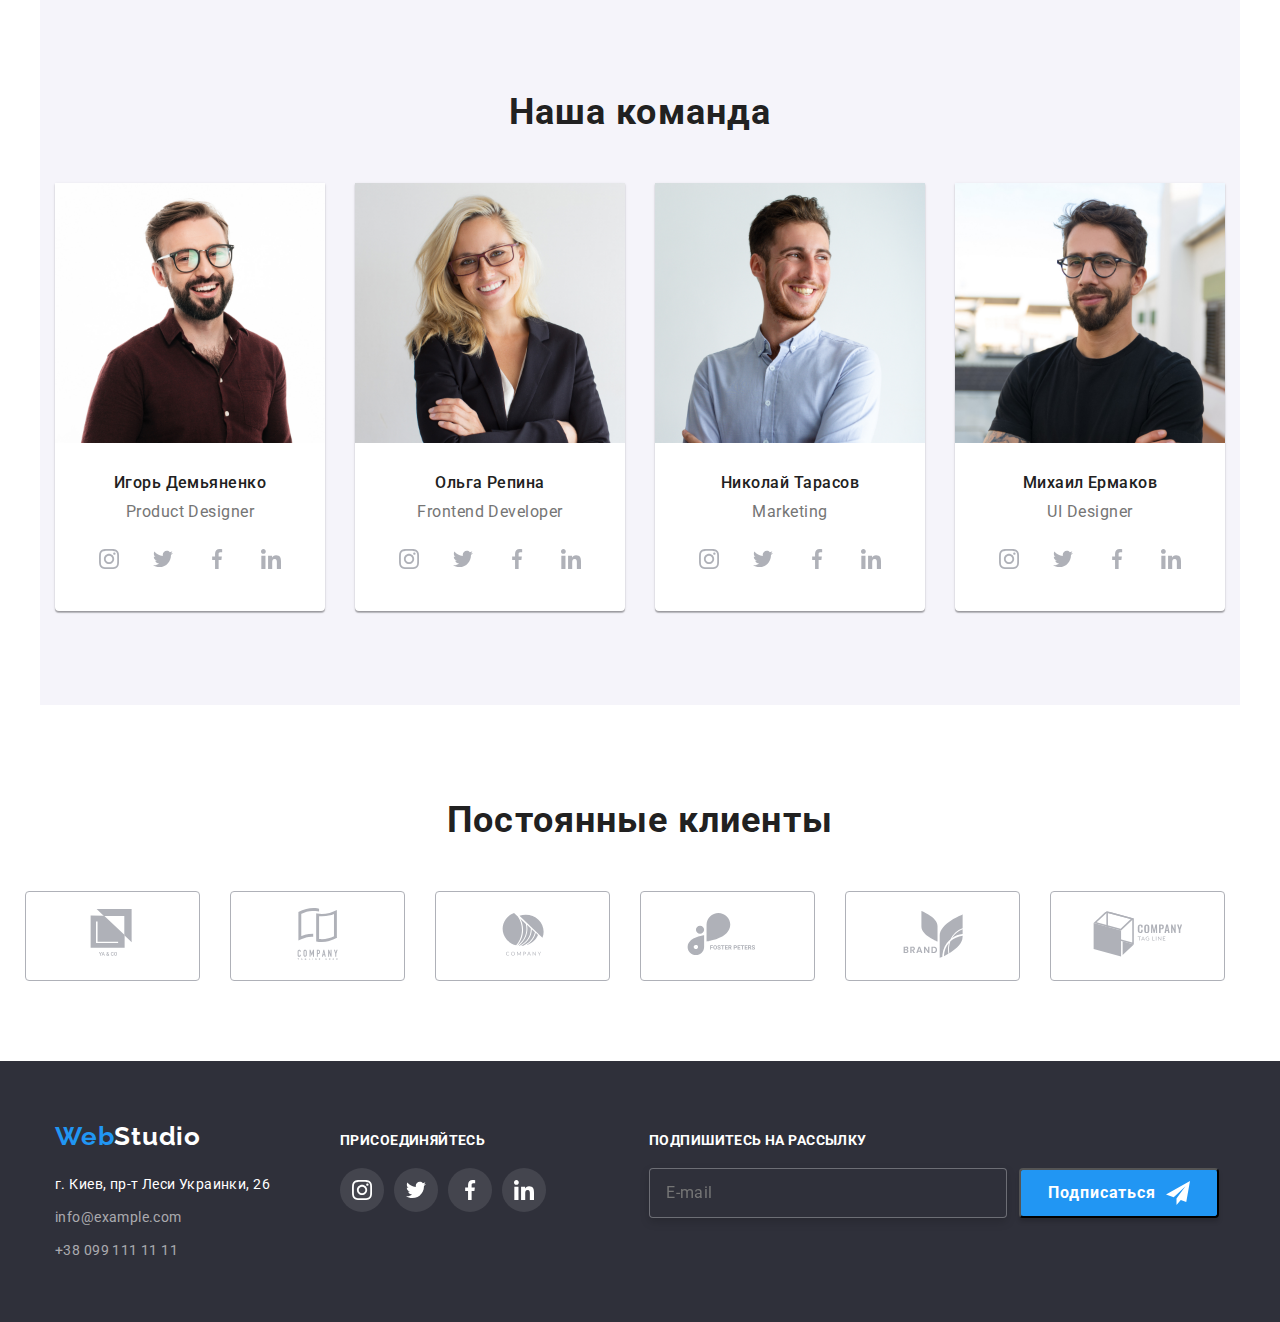
==== commit 5ae9a28d: "+" ====
--- a/index.html
+++ b/index.html
@@ -456,7 +456,7 @@
             </div>  
             
             <form>
-                <p class="text-info">ПОДПИШИТЕСЬ НА РАССЫЛКУ</p>
+                <h3 class="text-info">ПОДПИШИТЕСЬ НА РАССЫЛКУ</h3>
                 <div class="form">
                 <label>
                     <input class="email" name="email" type="text" placeholder="E-mail" />
--- a/css/style.css
+++ b/css/style.css
@@ -770,19 +770,14 @@
   background-color: var(--blue-text);
 }
 
-/* .list-info .cocial-info:focus .icons-svg,
-.list-info .cocial-info:hover .icons-svg {
+.icon-list .cocial-info:focus,
+.icon-list .cocial-info:hover {
   fill: var(--blue-text);
 }
 
-.list-info .icon-list:hover,
-.list-info .icon-list:focus {
+/* .cocial-info:focus {
   fill: var(--blue-text);
 } */
-
-.cocial-info:focus {
-  fill: var(--blue-text);
-}
 
 .cocial-info {
   transition-property: backgraund-color;
@@ -828,6 +823,9 @@
   box-shadow: 0px 4px 4px rgba(0, 0, 0, 0.15);
   border-radius: 4px;
   margin-top: 20px;
+  align-items: center;
+  justify-content: center;
+  cursor: pointer;
 
   transition-property: backgraund-color;
   transition-duration: var(--time);
@@ -842,16 +840,21 @@
   display: flex;
   align-items: center;
   letter-spacing: 0.03em;
-
+  width: 358px;
+  height: 50px;
+  padding-left: 16px;
   margin-top: 20px;
   color: var(--footer-adress);
+  background-color: var(--background-section-one);
   border: 1px solid var(--backgraund-border);
   border-radius: 4px;
   box-sizing: border-box;
   filter: drop-shadow(0px 4px 4px rgba(0, 0, 0, 0.15));
+  cursor: pointer;
 }
 
 .telega {
+  /* margin-top: 13px; */
   fill: var(--white-text);
 }
 
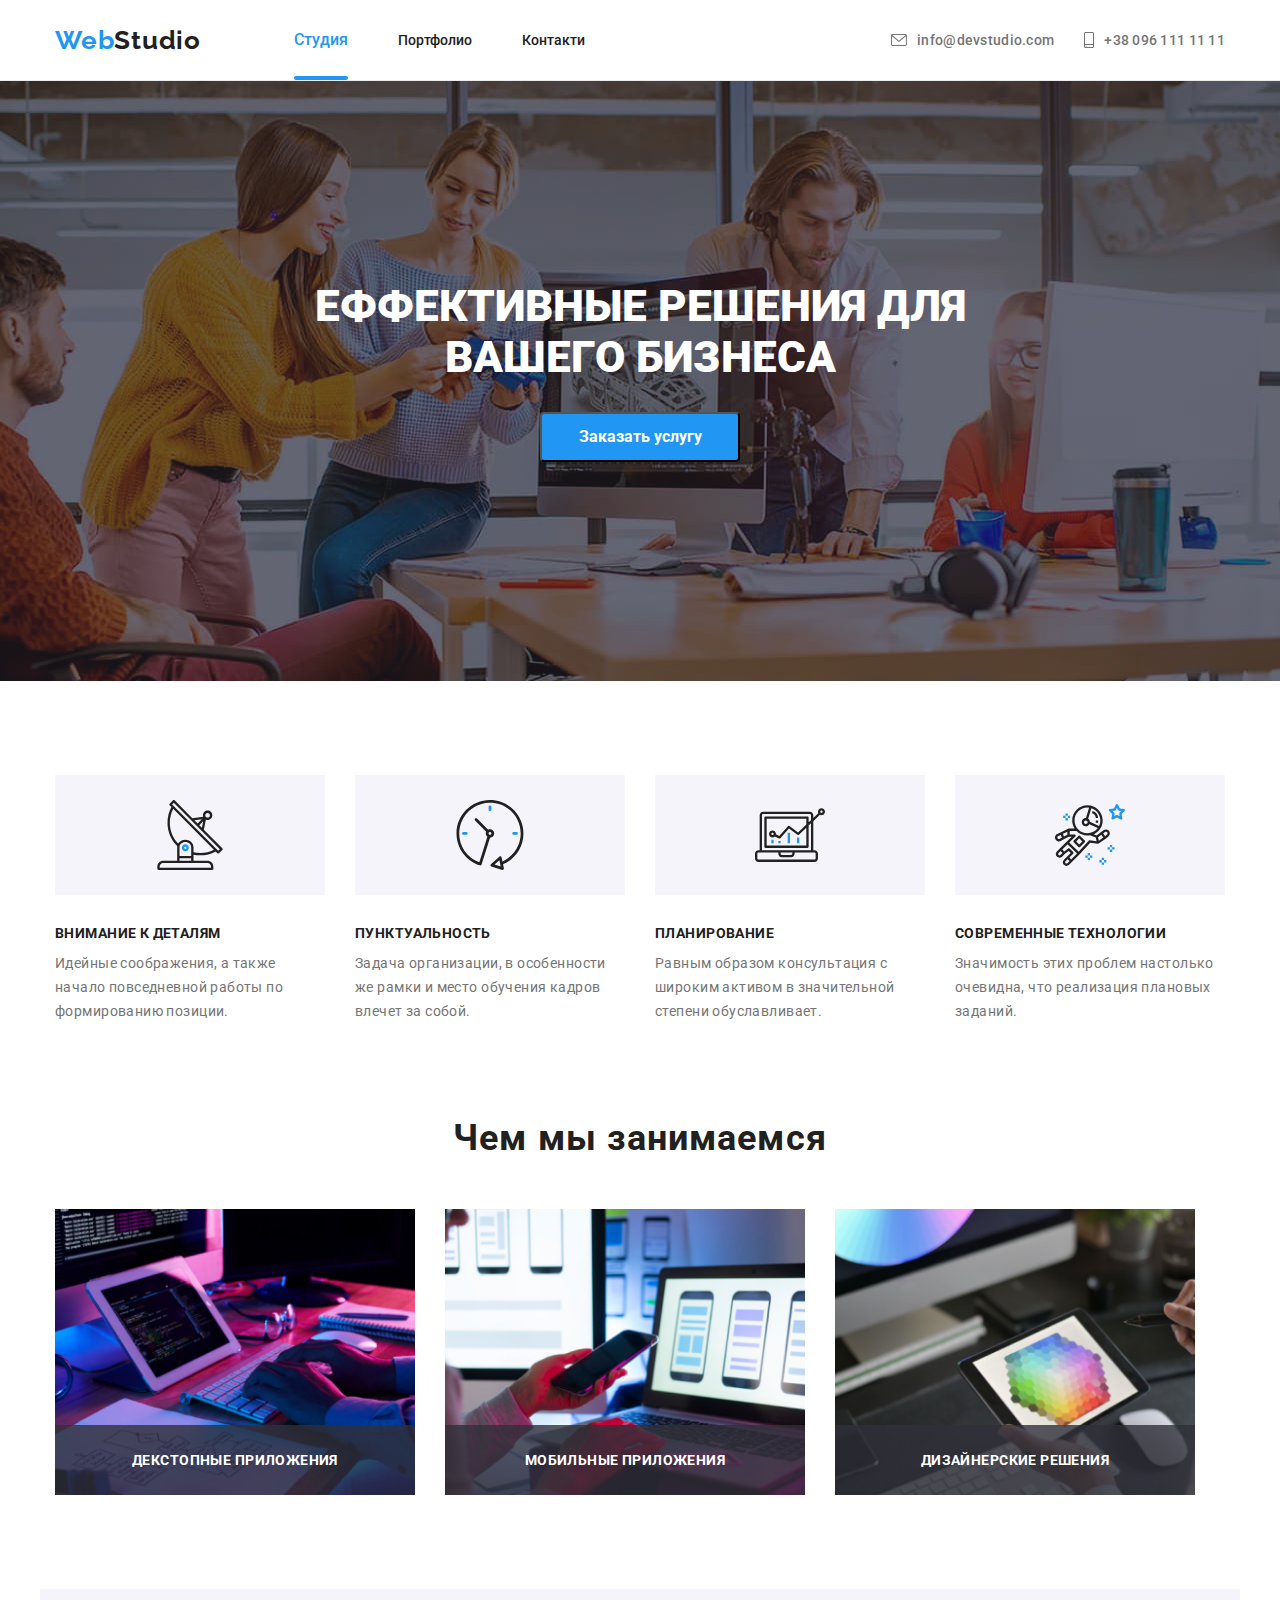
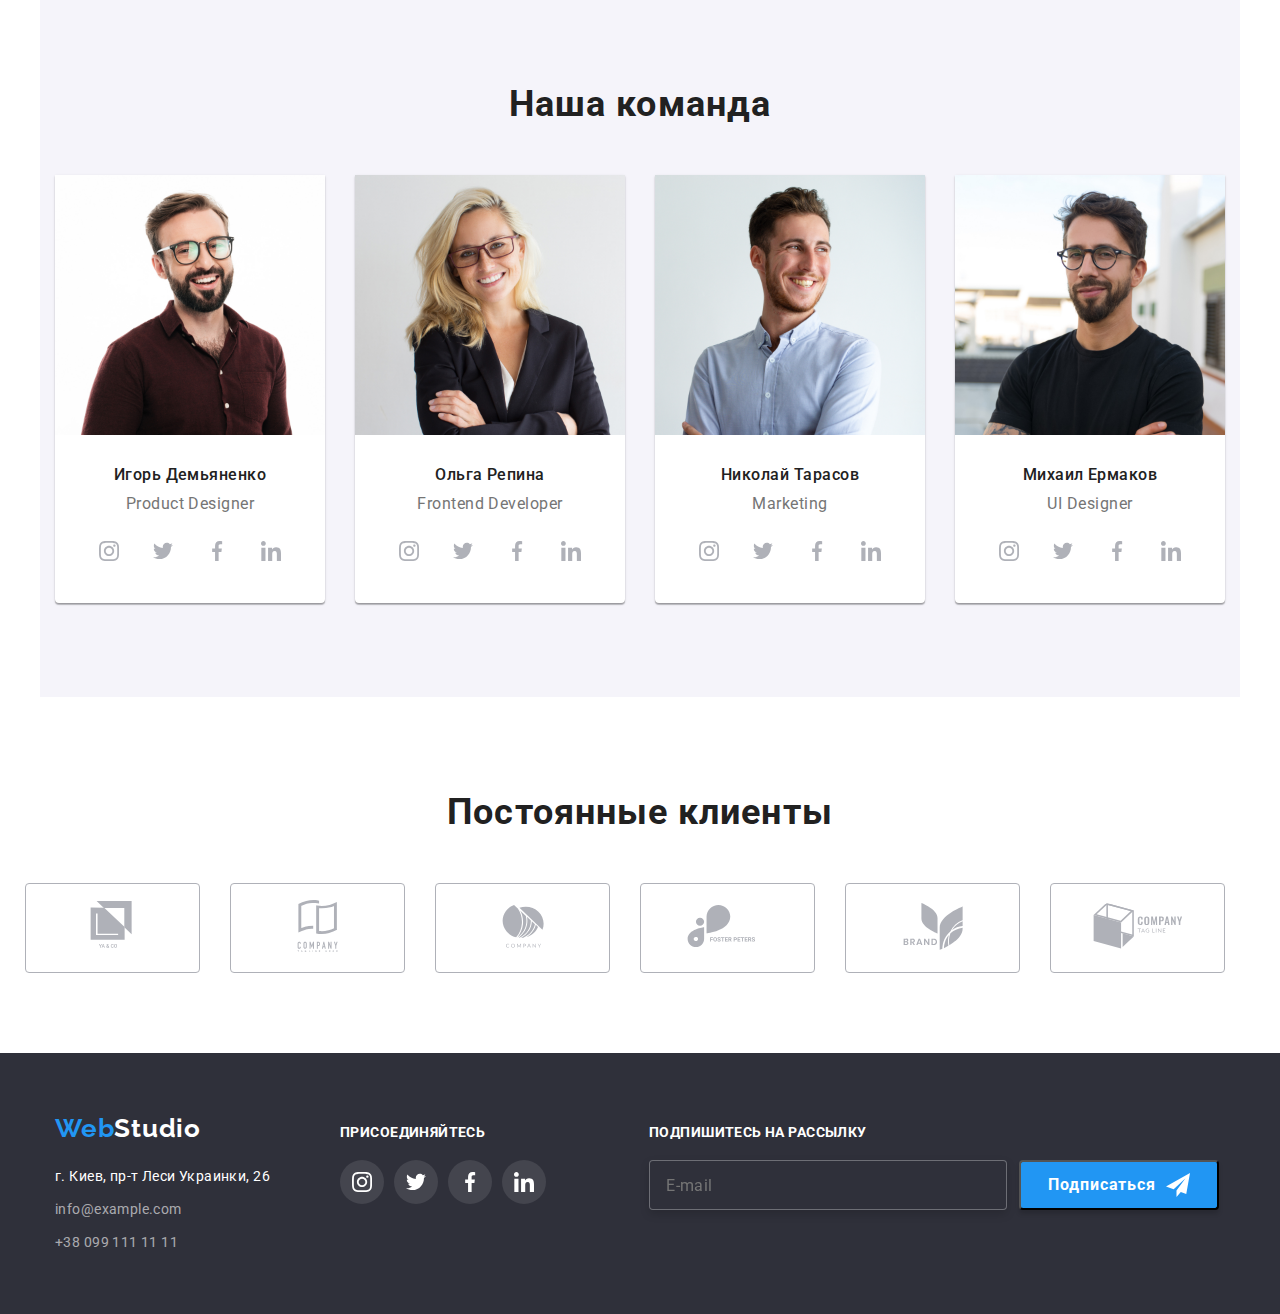
==== commit 99010632: "+" ====
--- a/index.html
+++ b/index.html
@@ -52,7 +52,7 @@
     <main>
         <section class="hero-overlay">
             <div class="conteiner-hero">
-                <h1 class="name">ЕФФЕКТИВНЫЕ РЕШЕНИЯ <br />ДЛЯ ВАШЕГО БИЗНЕСА</h1>
+                <h1 class="name">ЕФФЕКТИВНЫЕ РЕШЕНИЯ ДЛЯ ВАШЕГО БИЗНЕСА</h1>
                 <button class="current" data-modal-open>Заказать услугу</button>
             </div>
     </section>
@@ -455,7 +455,7 @@
                 </ul>
             </div>  
             
-            <form>
+            <div>
                 <h3 class="text-info">ПОДПИШИТЕСЬ НА РАССЫЛКУ</h3>
                 <div class="form">
                 <label>
@@ -468,7 +468,7 @@
                     </svg>
                 </button>
                 </div>
-            </form>
+            </div>
             </div>
     </footer>
 
@@ -479,8 +479,57 @@
                 <use href="./images/iconssvg/symbol-defs.svg#icon-close-black-18dp-2-1"></use>
             </svg>
         </button>
+    
+            <form class="modal-form">
+                <h2 class="text-modal">Оставьте свои данные, мы вам перезвоним</h2>
+                <div class="form-info">
+                    <label for="name">Имя</label>
+                    <div class="input-modal">
+                        <input type="text" class="form-focus form-input" name="name" id="name" />
+                        <svg class="form-icon" width="18" height="18">
+                            <use href="./images/iconssvg/symbol-defs.svg#icon-person-black-18dp-1-1"></use>
+                        </svg>
+                    </div>
+                </div>
+    
+                <div class="form-info">
+                    <label for="tel">Телефон</label>
+                    <div class="input-modal">
+                        <input type="tel" class="form-input" name="tel" id="tel" />
+                        <svg class="form-icon" width="18" height="18">
+                            <use href="./images/iconssvg/symbol-defs.svg#icon-phone-black-18dp-1-1"></use>
+                        </svg>
+                    </div>
+                </div>
+    
+                <div class="form-info">
+                    <label for="mail">Почта</label>
+                    <div class="input-modal">
+                        <input type="email" class="form-input" name="mail" id="mail" />
+                        <svg class="form-icon" width="18px" height="18px">
+                            <use href="./images/iconssvg/symbol-defs.svg#icon-email-black-18dp-1-1"></use>
+                        </svg>
+                    </div>
+                </div>
+    
+                <div class="form-info">
+                    <label for="comment">Коментарий</label>
+                    <textarea name="comment" id="comment" placeholder="Введите текст" class="textarea"></textarea>
+                </div>
+    
+                <div class="form-policy">
+                    <label class="check">
+                        <input class="input-check" type="checkbox" checked />
+                        <svg class="check-icon" width="16" height="15">
+                            <use href="./images/iconssvg/symbol-defs.svg#icon-icon-check-1"></use>
+                        </svg>
+                        Соглашаюсь с рассылкой и принимаю <a href="" class="span-text">Условия договора</a>
+                    </label>
+                </div>
+                <button class="button-clik" type="submit">Отправить</button>
+            </form>
+        </div>
     </div>
-</div>
 
 <script src="./js/modal.js"></script>
 </body>
--- a/css/style.css
+++ b/css/style.css
@@ -3,6 +3,7 @@
   --blue-text: rgba(33, 150, 243, 1);
   --black-text: rgba(33, 33, 33, 1);
   --pepel-text: rgba(117, 117, 117, 1);
+  --pepel-text-opacity: rgba(117, 117, 117, 0.5);
   --background-section-one: rgba(47, 48, 58, 1);
   --background-section-four: rgba(245, 244, 250, 1);
   --footer-adress: rgba(255, 255, 255, 0.6);
@@ -24,6 +25,8 @@
   --hover-overlay: rgba(33, 150, 243, 0.9);
   --time: 250ms;
   --cubic: cubic-bezier(0.4, 0, 0.2, 1);
+  --border-modal: rgba(33, 33, 33, 0.2);
+  --button-clik: rgba(24, 140, 232, 1);
 }
 
 body {
@@ -71,7 +74,7 @@
 .social-links {
   display: flex;
   margin: 0;
-  padding-left: 93px;
+  margin-left: 93px;
 }
 
 .social-links .links::after,
@@ -267,13 +270,17 @@
 }
 
 .modal {
+  display: flex;
+  flex-direction: column;
   position: absolute;
+  content: '';
+
   top: 50%;
   left: 50%;
 
   width: 528px;
-  height: 581px;
-  padding: 8px;
+  padding: 40px;
+  margin: 8px;
   background-color: var(--white-list);
   transform: scale(1) translate(-50%, -50%);
   transition: transform 250ms cubic-bezier(0.4, 0, 0.2, 1);
@@ -294,6 +301,185 @@
   border-radius: 50%;
   border: 1px solid rgba(0, 0, 0, 0.1);
   box-sizing: border-box;
+  cursor: pointer;
+  transition-property: fill;
+  transition-duration: var(--time);
+  transition-timing-function: var(--cubic);
+}
+
+.data-modal-close:focus,
+.data-modal-close:hover {
+  fill: var(--blue-text);
+}
+
+.text-modal {
+  font-style: normal;
+  font-weight: bold;
+  font-size: 20px;
+  line-height: 23px;
+  text-align: center;
+  letter-spacing: 0.03em;
+  margin-bottom: 12px;
+}
+
+.form-info {
+  margin-bottom: 10px;
+  display: flex;
+  flex-direction: column;
+}
+
+.form-info label {
+  margin-bottom: 4px;
+  color: var(--pepel-text);
+  font-style: normal;
+  font-weight: normal;
+  font-size: 12px;
+  line-height: 14px;
+  letter-spacing: 0.01em;
+}
+
+.input-modal {
+  content: '';
+  position: relative;
+}
+
+.form-input {
+  border: 1px solid var(--border-modal);
+  box-sizing: border-box;
+  border-radius: 4px;
+  padding-left: 35px;
+  height: 40px;
+  width: 100%;
+  cursor: pointer;
+  transition-property: border;
+  transition-duration: var(--time);
+  transition-timing-function: var(--cubic);
+  outline: none;
+}
+
+.form-input:focus + .form-icon,
+.form-input:hover + .form-icon {
+  fill: var(--blue-text);
+}
+
+.form-input:focus,
+.form-input:hover {
+  border: 1px solid var(--blue-text);
+}
+
+.form-icon {
+  position: absolute;
+
+  left: 15px;
+  top: 50%;
+  transform: translateY(-50%);
+
+  transition-property: fill;
+  transition-duration: var(--time);
+  transition-timing-function: var(--cubic);
+}
+
+.textarea {
+  resize: none;
+  width: 448px;
+  height: 120px;
+  padding: 12px 16px;
+  margin-bottom: 20px;
+  border-radius: 4px;
+  border: 1px solid var(--border-modal);
+
+  color: var(--pepel-text-opacity);
+
+  font-style: normal;
+  font-weight: normal;
+  font-size: 14px;
+  line-height: 16px;
+  letter-spacing: 0.01em;
+  cursor: pointer;
+  outline: none;
+}
+
+.form-info:focus > textarea,
+.form-info:hover > textarea {
+  border: 1px solid var(--blue-text);
+}
+
+.form-policy {
+  margin-bottom: 30px;
+
+  color: var(--pepel-text);
+  font-style: normal;
+  font-weight: normal;
+  font-size: 14px;
+  line-height: 24px;
+  letter-spacing: 0.03em;
+  text-align: center;
+}
+
+.span-text {
+  display: flex;
+  text-decoration-line: underline;
+  color: var(--blue-text);
+}
+
+.check {
+  display: flex;
+  align-items: center;
+  justify-content: center;
+  cursor: pointer;
+}
+
+.input-check:checked + .check-icon {
+  background-color: var(--blue-text);
+  background-image: url(../images/iconssvg/symbol-defs.svg#icon-icon-check-1);
+  background-size: contain;
+  border-color: var(--blue-text);
+  border-radius: 2px;
+}
+
+.check-icon {
+  display: inline-block;
+  margin-right: 9px;
+  border: 2px solid var(--black-text);
+  fill: var(--white-text);
+}
+
+.input-check {
+  -webkit-appearance: none;
+  -moz-appearance: none;
+  appearance: none;
+  position: absolute;
+}
+
+.button-clik {
+  font-style: normal;
+  font-weight: bold;
+  font-size: 16px;
+  line-height: 30px;
+  width: 200px;
+  height: 50px;
+  margin: 30px 125px 29px 123px;
+
+  display: flex;
+  justify-content: center;
+  align-items: center;
+  text-align: center;
+  border: 0;
+  letter-spacing: 0.06em;
+  color: var(--white-text);
+  background-color: var(--blue-text);
+  box-shadow: 0px 4px 4px rgba(0, 0, 0, 0.15);
+  border-radius: 4px;
+  cursor: pointer;
+
+  transition-property: background-color;
+  transition-duration: var(--time);
+  transition-timing-function: var(--cubic);
+}
+
+.button-clik:focus,
+.button-clik:hover {
+  background-color: var(--button-clik);
 }
 
 .hero {
@@ -319,8 +505,8 @@
   font-weight: 900;
   font-size: 44px;
   color: var(--white-text);
-
-  margin-bottom: 30px;
+  max-width: 696px;
+  margin: auto;
 }
 
 .current {
@@ -335,6 +521,7 @@
   align-items: center;
   height: 50px;
   width: 200px;
+  margin-top: 30px;
   padding-top: 10px;
   padding-bottom: 10px;
   margin-left: auto;
@@ -414,7 +601,7 @@
   line-height: 42px;
   letter-spacing: 0.03em;
   color: var(--black-text);
-
+  margin-bottom: 50px;
   text-align: center;
 }
 
@@ -434,8 +621,8 @@
   margin-top: 0;
   margin-bottom: 0;
   padding-left: 0;
-  padding-top: 50px;
-  margin-right: -30px;
+
+  margin-right: 0;
 }
 
 .images {
@@ -840,21 +1027,38 @@
   display: flex;
   align-items: center;
   letter-spacing: 0.03em;
+
   width: 358px;
   height: 50px;
   padding-left: 16px;
   margin-top: 20px;
-  color: var(--footer-adress);
+
+  color: var(--white-text);
   background-color: var(--background-section-one);
   border: 1px solid var(--backgraund-border);
   border-radius: 4px;
   box-sizing: border-box;
   filter: drop-shadow(0px 4px 4px rgba(0, 0, 0, 0.15));
   cursor: pointer;
+  transition-property: backgraund-color;
+  transition-duration: var(--time);
+  transition-timing-function: var(--cubic);
+}
+
+.email:focus-within,
+.email:hover,
+.email:active {
+  border: 1px solid var(--blue-text);
+  border-radius: 4px;
+}
+
+.button:focus,
+.button:hover {
+  border: 1px solid var(--blue-text);
+  border-radius: 4px;
 }
 
 .telega {
-  /* margin-top: 13px; */
   fill: var(--white-text);
 }
 
